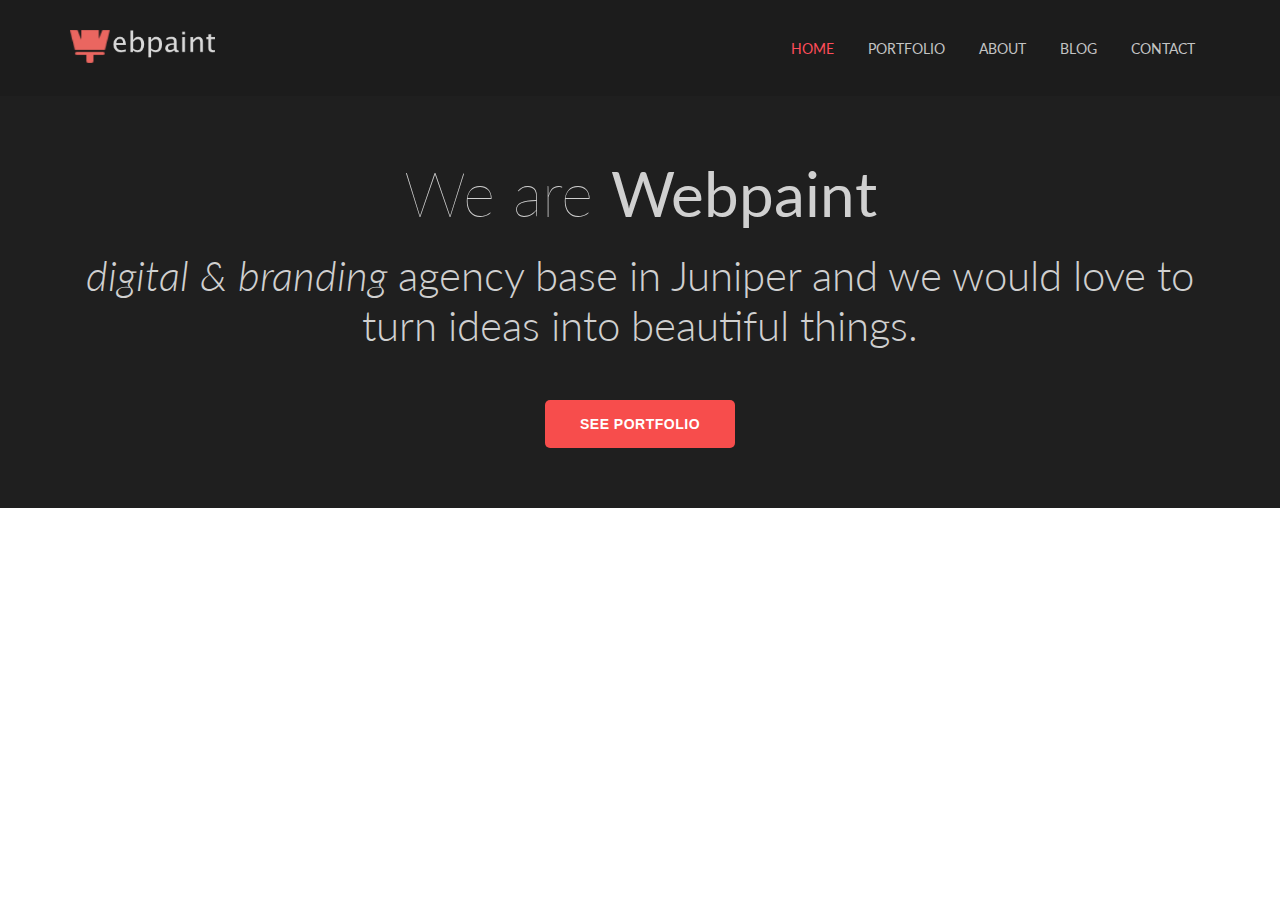
==== index.html @ 2ad4d893 "arief lhaw" ====
<!DOCTYPE html>
<html lang="en">
<head>
	<meta charset="UTF-8">

<link href="https://fonts.googleapis.com/css?family=Lato:100,300,300i,400,400i,700&amp;subset=latin-ext" rel="stylesheet">
	<link rel="stylesheet" type="text/css" href="style.css">
	<title>Web pain</title>
</head>
<body>
	
<header id="top-nav">
		<div class="container">

<!-- logo -->
			<div class="logo">
				<img src="Assets/logo.png" alt="logo">
			</div>

<!-- topbar -->
			<nav class="main-nav">
				<ul>
					<li class="active"><a href="#">home</a></li>
					<li><a href="#">portfolio</a></li>
					<li><a href="#">about</a></li>
					<li><a href="#">blog</a></li>
					<li><a href="#">contact</a></li>
				</ul>
			</nav>
	
		</div>
</header>

<!-- hero-header -->
<div class="main">
	<div class="container">
		<div class="content">
			<h1 class="open">We are <strong>Webpaint</strong></h1>

		 	<p class="description"><i> digital & branding </i> agency base in Juniper and we would love to turn ideas into beautiful things.</p>
		
			<button class="button-header">See Portfolio</button>
		</div>
	</div>
</div>


























</body>
</html>
---- style.css ----
* {
	margin: 0px;
	padding: 0px;
}
body {
    font-family: 'Lato', sans-serif;
    font-size: 14px;
    font-weight: 400;
}
.container {
    max-width: 1140px;
    margin: auto;
}
.container::before {
    content: '';
    clear: both;
}
.container::after {
    content: '';
    clear: both;
    display: table;
}
.logo {
    float: left;
}
.logo img {
    width: 145px;
}
.main-nav {
    float: right;
    margin-top: 10px;
}
.main-nav ul li {
    display: inline-block;
}
.main-nav ul li a {
    padding: 10px 15px;
    color: #c4c4c4;
    text-transform: uppercase;
    text-decoration: none;
}
.main-nav ul li a:hover {
    color: #ff4d5a;
}
.main-nav ul li.active a {
    color: #ff4d5a;
}

/*2*/
.main {
    position: relative;
    display: block;
    background-color: #1f1f1f;
}
.content {
    padding: 60px 0;
    color: #d0d0d0;
    text-align: center;
}
h1.open {
    padding-bottom: 20px;
    color: #d0d0d0;
    font-size: 62px;
    font-weight: 100;
}
p.description {
    margin-bottom: 50px;
    color: #d0d0d0;
    font-size: 42px;
    font-weight: 300;
}
.button-header {
    padding: 16px 35px;
    background-color: #f74d4c;
    color: white;
    border-radius: 5px;
    border: none;
    font-size: 14px;
    font-weight: 700;
    letter-spacing: 0.5px;
    text-transform: uppercase;
    cursor: pointer;
}
#top-nav {
    padding: 30px 0;
    background-color: #1c1c1c;
}
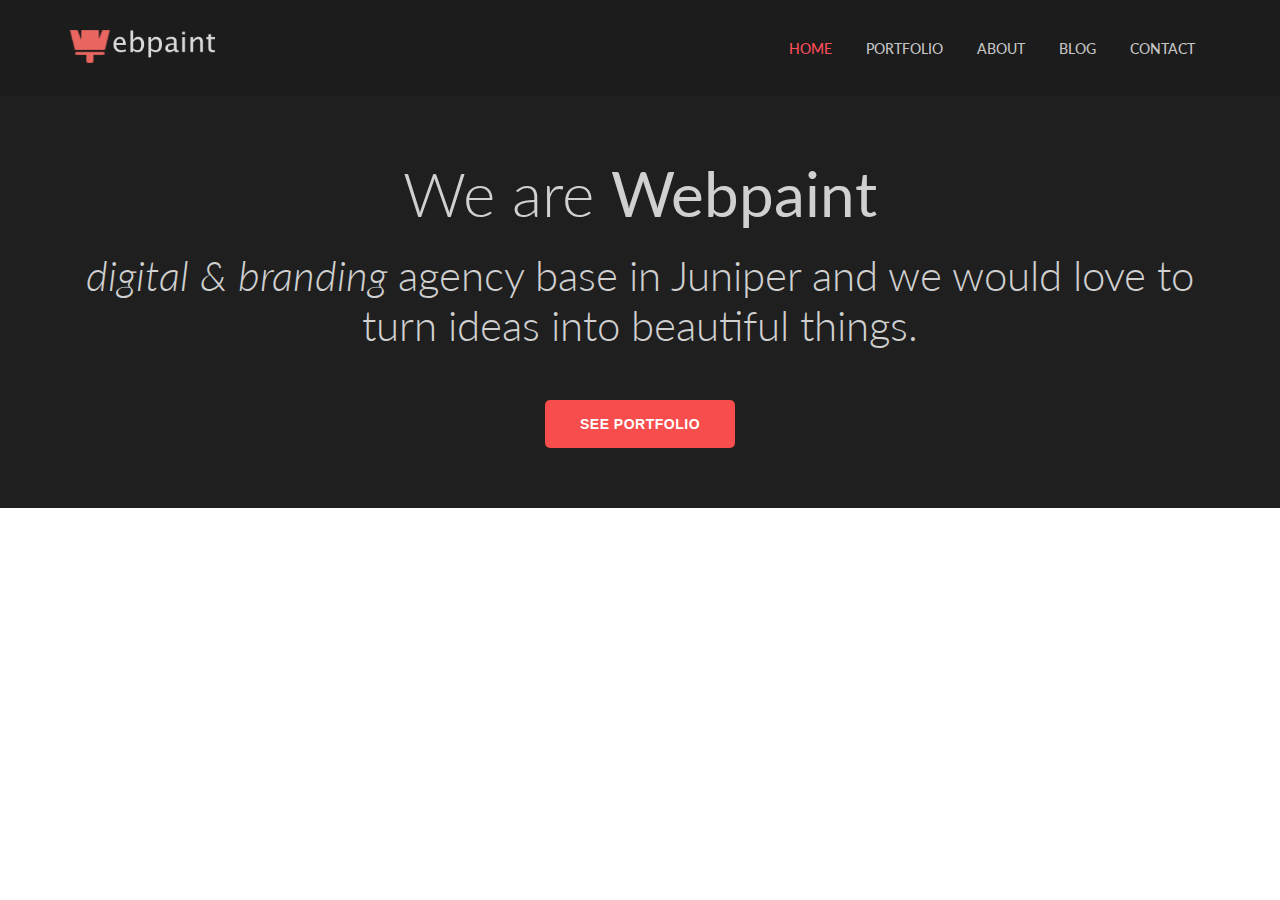
==== commit 42ed697a: "arief lhaw" ====
--- a/index.html
+++ b/index.html
@@ -2,8 +2,7 @@
 <html lang="en">
 <head>
 	<meta charset="UTF-8">
-
-<link href="https://fonts.googleapis.com/css?family=Lato:100,300,300i,400,400i,700&amp;subset=latin-ext" rel="stylesheet">
+	<link href="https://fonts.googleapis.com/css?family=Lato:100,300,400,700&amp;subset=latin-ext" rel="stylesheet">
 	<link rel="stylesheet" type="text/css" href="style.css">
 	<title>Web pain</title>
 </head>
--- a/style.css
+++ b/style.css
@@ -36,6 +36,7 @@
 .main-nav ul li a {
     padding: 10px 15px;
     color: #c4c4c4;
+    font-weight: 500;
     text-transform: uppercase;
     text-decoration: none;
 }
@@ -61,7 +62,7 @@
     padding-bottom: 20px;
     color: #d0d0d0;
     font-size: 62px;
-    font-weight: 100;
+    font-weight: 300;
 }
 p.description {
     margin-bottom: 50px;
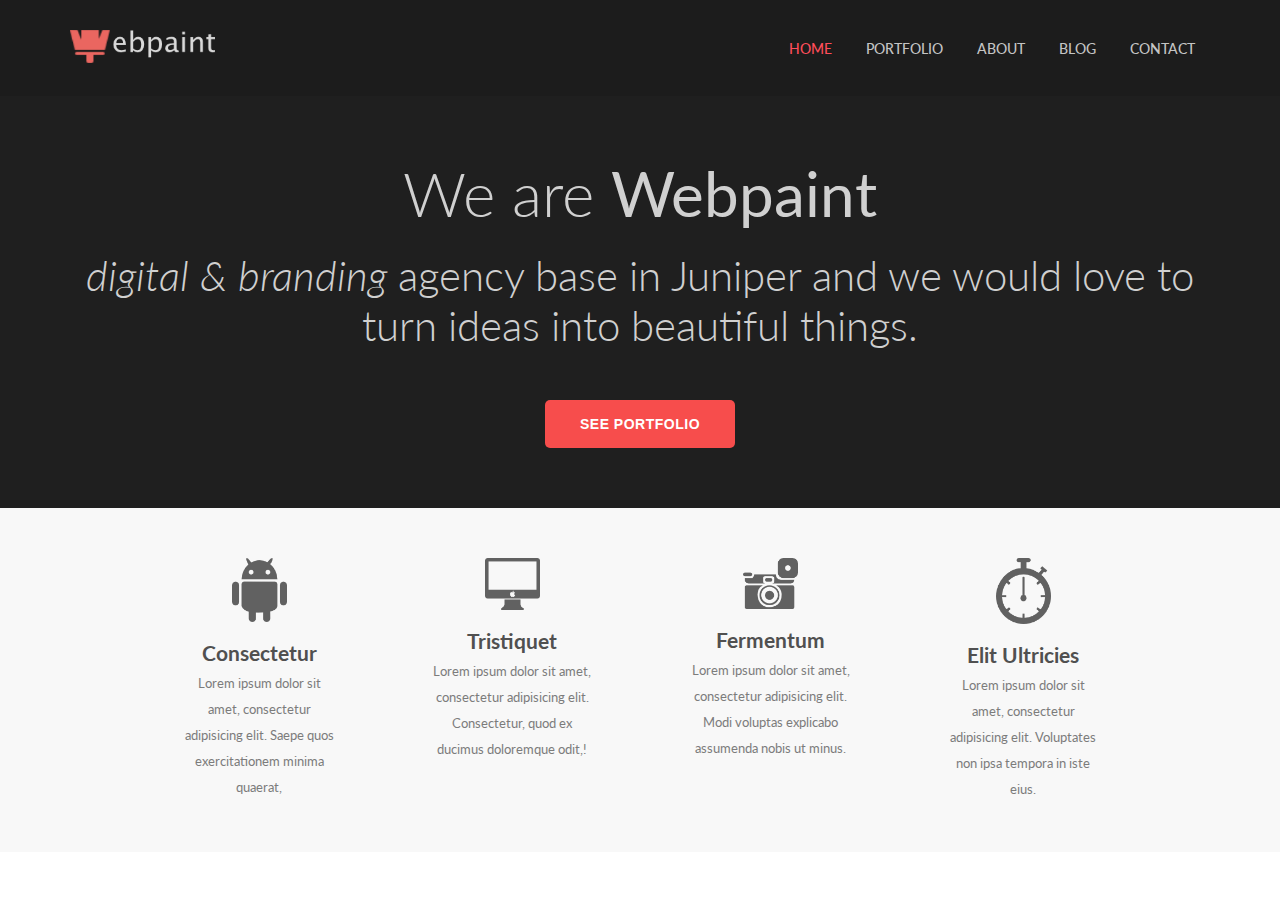
==== commit ba3f0d69: "arief lhaw" ====
--- a/index.html
+++ b/index.html
@@ -43,6 +43,33 @@
 	</div>
 </div>
 
+<section id="nope">
+	<div class="container">
+		<div class="botom-bar">
+		<div class="menu">
+			<img src="Assets/icon-1.png" alt="">
+			<h2>Consectetur</h2>
+			<p>Lorem ipsum dolor sit amet, consectetur adipisicing elit. Saepe quos exercitationem minima quaerat, </p>	
+		</div>
+		<div class="menu">
+			<img src="Assets/icon-2.png" alt="">
+			<h2>Tristiquet</h2>
+			<p>Lorem ipsum dolor sit amet, consectetur adipisicing elit. Consectetur, quod ex ducimus doloremque odit,!</p>
+		</div>
+		<div class="menu">
+			<img src="Assets/icon-3.png" alt="">
+			<h2>Fermentum</h2>
+			<p>Lorem ipsum dolor sit amet, consectetur adipisicing elit. Modi voluptas explicabo assumenda nobis ut minus. </p>
+		</div>
+		<div class="menu">
+			<img src="Assets/icon-4.png" alt="">
+			<h2>Elit Ultricies</h2>
+			<p>	Lorem ipsum dolor sit amet, consectetur adipisicing elit. Voluptates non ipsa tempora in iste eius. </p>
+		</div>
+		</div>
+	</div>
+</section>
+
 
 
 
--- a/style.css
+++ b/style.css
@@ -46,6 +46,11 @@
 .main-nav ul li.active a {
     color: #ff4d5a;
 }
+#top-nav {
+    padding: 30px 0;
+    background-color: #1c1c1c;
+}
+
 
 /*2*/
 .main {
@@ -82,7 +87,71 @@
     text-transform: uppercase;
     cursor: pointer;
 }
-#top-nav {
-    padding: 30px 0;
-    background-color: #1c1c1c;
+
+/*3*/
+.botom-bar {
+    display: inline-flex;
+    padding: 0 65px;
 }
+.menu {
+   display: block;
+   padding: 20px;
+   text-align: center;
+   max-width: 185px;
+   margin: 30px 28px;
+}
+.menu img {
+    padding-bottom: 10px;
+    width: 55px;
+
+}
+.menu h2 {
+    color: #505050;
+   padding: 5px; 
+}
+.menu p {
+    color: #7c7c7c;
+    font-size: 13px;
+    line-height: 2;
+    word-wrap: break-word;
+}
+#nope {
+    text-align: center;
+    background-color: #f8f8f8;
+}
+
+
+
+
+
+
+
+
+
+
+
+
+
+
+
+
+
+
+
+
+
+
+
+
+
+
+
+
+
+
+
+
+
+
+
+
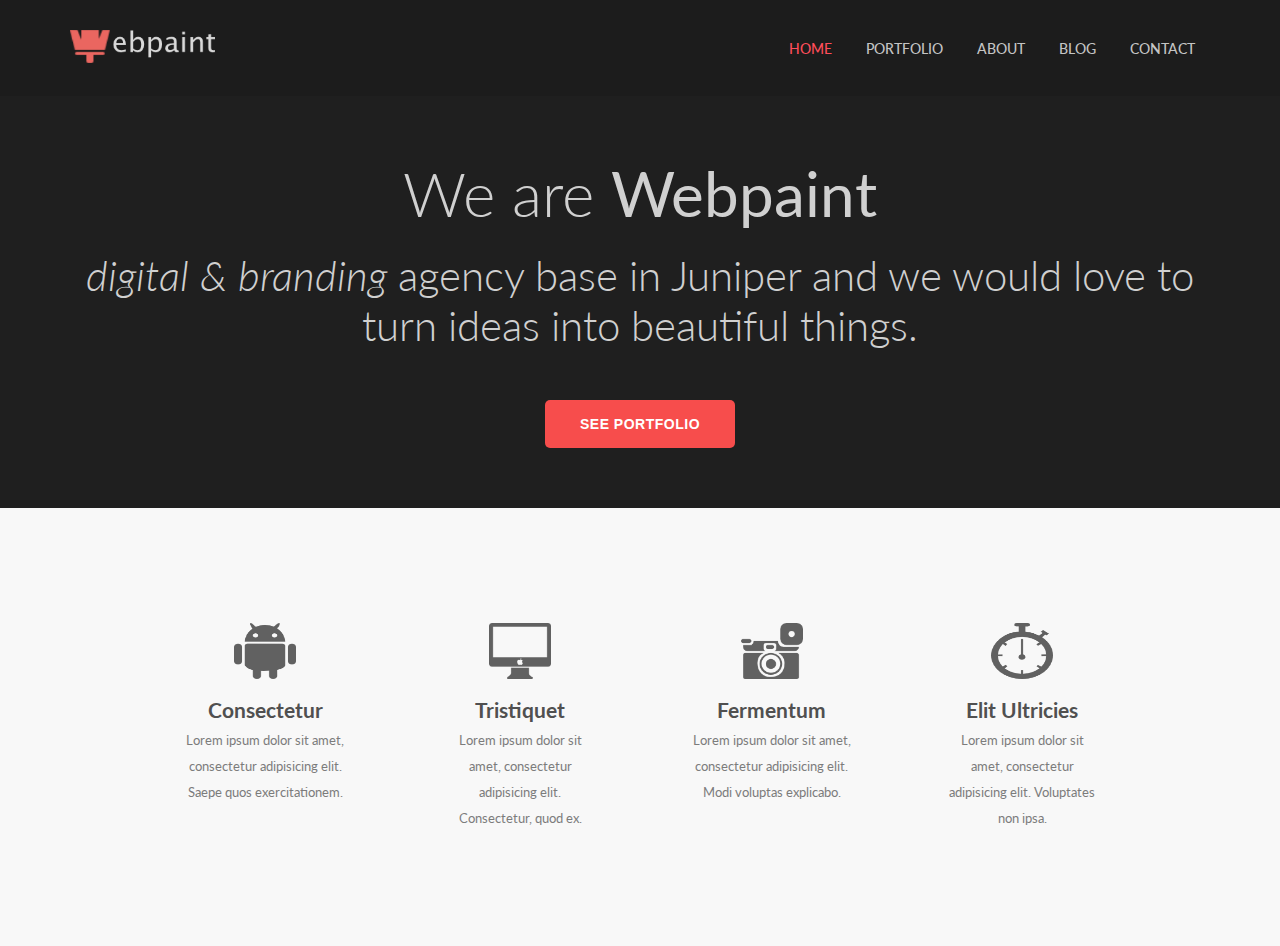
==== commit c72e7353: "arief lhaw" ====
--- a/index.html
+++ b/index.html
@@ -49,22 +49,22 @@
 		<div class="menu">
 			<img src="Assets/icon-1.png" alt="">
 			<h2>Consectetur</h2>
-			<p>Lorem ipsum dolor sit amet, consectetur adipisicing elit. Saepe quos exercitationem minima quaerat, </p>	
+			<p>Lorem ipsum dolor sit amet, consectetur adipisicing elit. Saepe quos exercitationem.</p>	
 		</div>
 		<div class="menu">
 			<img src="Assets/icon-2.png" alt="">
 			<h2>Tristiquet</h2>
-			<p>Lorem ipsum dolor sit amet, consectetur adipisicing elit. Consectetur, quod ex ducimus doloremque odit,!</p>
+			<p>Lorem ipsum dolor sit amet, consectetur adipisicing elit. Consectetur, quod ex.</p>
 		</div>
 		<div class="menu">
 			<img src="Assets/icon-3.png" alt="">
 			<h2>Fermentum</h2>
-			<p>Lorem ipsum dolor sit amet, consectetur adipisicing elit. Modi voluptas explicabo assumenda nobis ut minus. </p>
+			<p>Lorem ipsum dolor sit amet, consectetur adipisicing elit. Modi voluptas explicabo. </p>
 		</div>
 		<div class="menu">
 			<img src="Assets/icon-4.png" alt="">
 			<h2>Elit Ultricies</h2>
-			<p>	Lorem ipsum dolor sit amet, consectetur adipisicing elit. Voluptates non ipsa tempora in iste eius. </p>
+			<p>	Lorem ipsum dolor sit amet, consectetur adipisicing elit. Voluptates non ipsa. </p>
 		</div>
 		</div>
 	</div>
--- a/style.css
+++ b/style.css
@@ -90,8 +90,9 @@
 
 /*3*/
 .botom-bar {
+    text-align: center;
     display: inline-flex;
-    padding: 0 65px;
+    padding: 65px;
 }
 .menu {
    display: block;
@@ -102,8 +103,8 @@
 }
 .menu img {
     padding-bottom: 10px;
-    width: 55px;
-
+    width: 62px;
+    height: 56px;
 }
 .menu h2 {
     color: #505050;
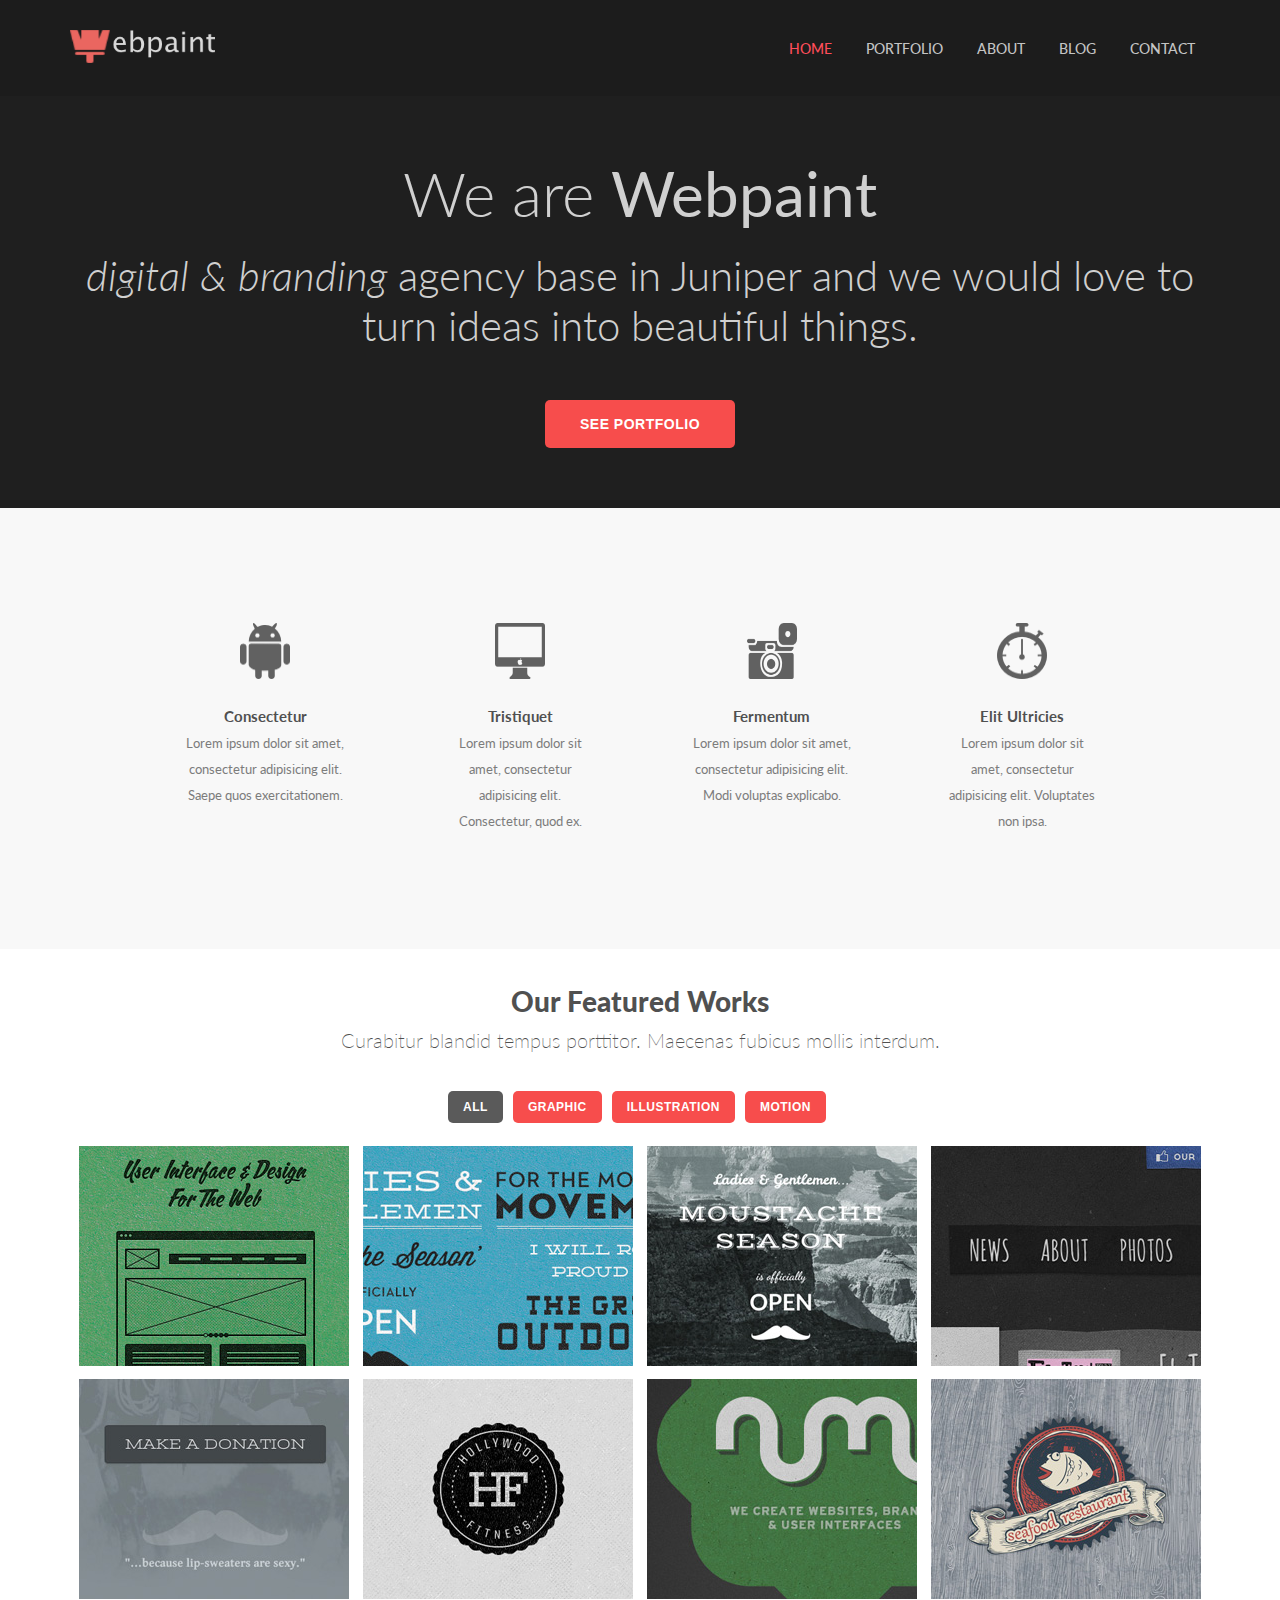
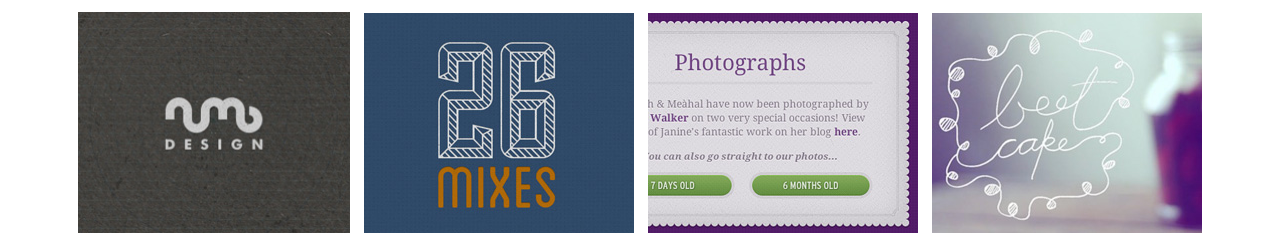
==== commit b641110f: "arief lhaw" ====
--- a/index.html
+++ b/index.html
@@ -8,6 +8,7 @@
 </head>
 <body>
 	
+<!-- 4.header -->
 <header id="top-nav">
 		<div class="container">
 
@@ -30,7 +31,7 @@
 		</div>
 </header>
 
-<!-- hero-header -->
+<!-- 2.hero-header -->
 <div class="main">
 	<div class="container">
 		<div class="content">
@@ -43,6 +44,7 @@
 	</div>
 </div>
 
+<!-- 3.section icon -->
 <section id="nope">
 	<div class="container">
 		<div class="botom-bar">
@@ -70,8 +72,39 @@
 	</div>
 </section>
 
+<!-- 4.section image -->
+ <section id="section-fiture">
+ 	<div class="container">
+ 	
+ 		<div class="judul">
+ 			<h2>Our Featured Works</h2>
+ 			<p>Curabitur blandid tempus porttitor. Maecenas fubicus mollis interdum.</p>
+ 		</div>	
+ 		
+ 		<div class="coise">
+ 			<button class="all">all</button>
+ 			<button>graphic</button>
+ 			<button>illustration</button>
+ 			<button>motion</button>	
+ 		</div>
+ 		
+ 		<div class="imagess">
+ 			<img src="Assets/image-1.png" alt="">
+ 			<img src="Assets/image-2.png" alt="">
+ 			<img src="Assets/image-3.png" alt="">
+ 			<img src="Assets/image-4.png" alt="">
+ 			<img src="Assets/image-5.png" alt="">
+ 			<img src="Assets/image-6.png" alt="">
+ 			<img src="Assets/image-7.png" alt="">
+ 			<img src="Assets/image-8.png" alt="">
+ 			<img src="Assets/image-9.png" alt="">
+ 			<img src="Assets/image-10.png" alt="">
+ 			<img src="Assets/image-11.png" alt="">
+ 			<img src="Assets/image-12.png" alt="">
+ 		</div>
+ 	</div>
 
-
+ </section>
 
 
 
--- a/style.css
+++ b/style.css
@@ -7,6 +7,8 @@
     font-size: 14px;
     font-weight: 400;
 }
+
+/*1*/
 .container {
     max-width: 1140px;
     margin: auto;
@@ -102,13 +104,14 @@
    margin: 30px 28px;
 }
 .menu img {
-    padding-bottom: 10px;
-    width: 62px;
+    padding-bottom: 20px;
+    width: 50px;
     height: 56px;
 }
 .menu h2 {
+    font-size: 15px;
     color: #505050;
-   padding: 5px; 
+    padding: 5px; 
 }
 .menu p {
     color: #7c7c7c;
@@ -121,38 +124,82 @@
     background-color: #f8f8f8;
 }
 
-
-
-
-
-
-
-
-
-
-
-
-
-
-
-
-
-
-
-
-
-
-
-
-
-
-
-
-
-
-
-
-
-
-
-
+/*4*/
+.judul {
+    margin-top: 35px;
+}
+.judul h2 {
+    color: #505050;
+    font-size: 28px;#5a5a5aht: 45px;
+    font-weight: 900;
+}
+.judul p {
+    color: #505050;
+    font-size: 20px;
+    font-weight: 200;
+    height: 45px;
+    padding-top: 10px;
+}
+.coise {
+    margin: 18px;
+}
+.coise button {
+    margin-right: 6px;
+    padding: 9px 15px;
+    background-color: #f74d4c;
+    color: white;
+    border-radius: 5px;
+    border: none;
+    font-size: 12px;
+    font-weight: 700;
+    letter-spacing: 0.5px;
+    text-transform: uppercase;
+    cursor: pointer;
+}
+.coise button.all {
+    background-color: #5a5a5a;  
+}
+.imagess img {
+    margin: 5px;
+}
+
+
+
+#section-fiture {
+    text-align: center;
+}
+
+
+
+
+
+
+
+
+
+
+
+
+
+
+
+
+
+
+
+
+
+
+
+
+
+
+
+
+
+
+
+
+
+
+
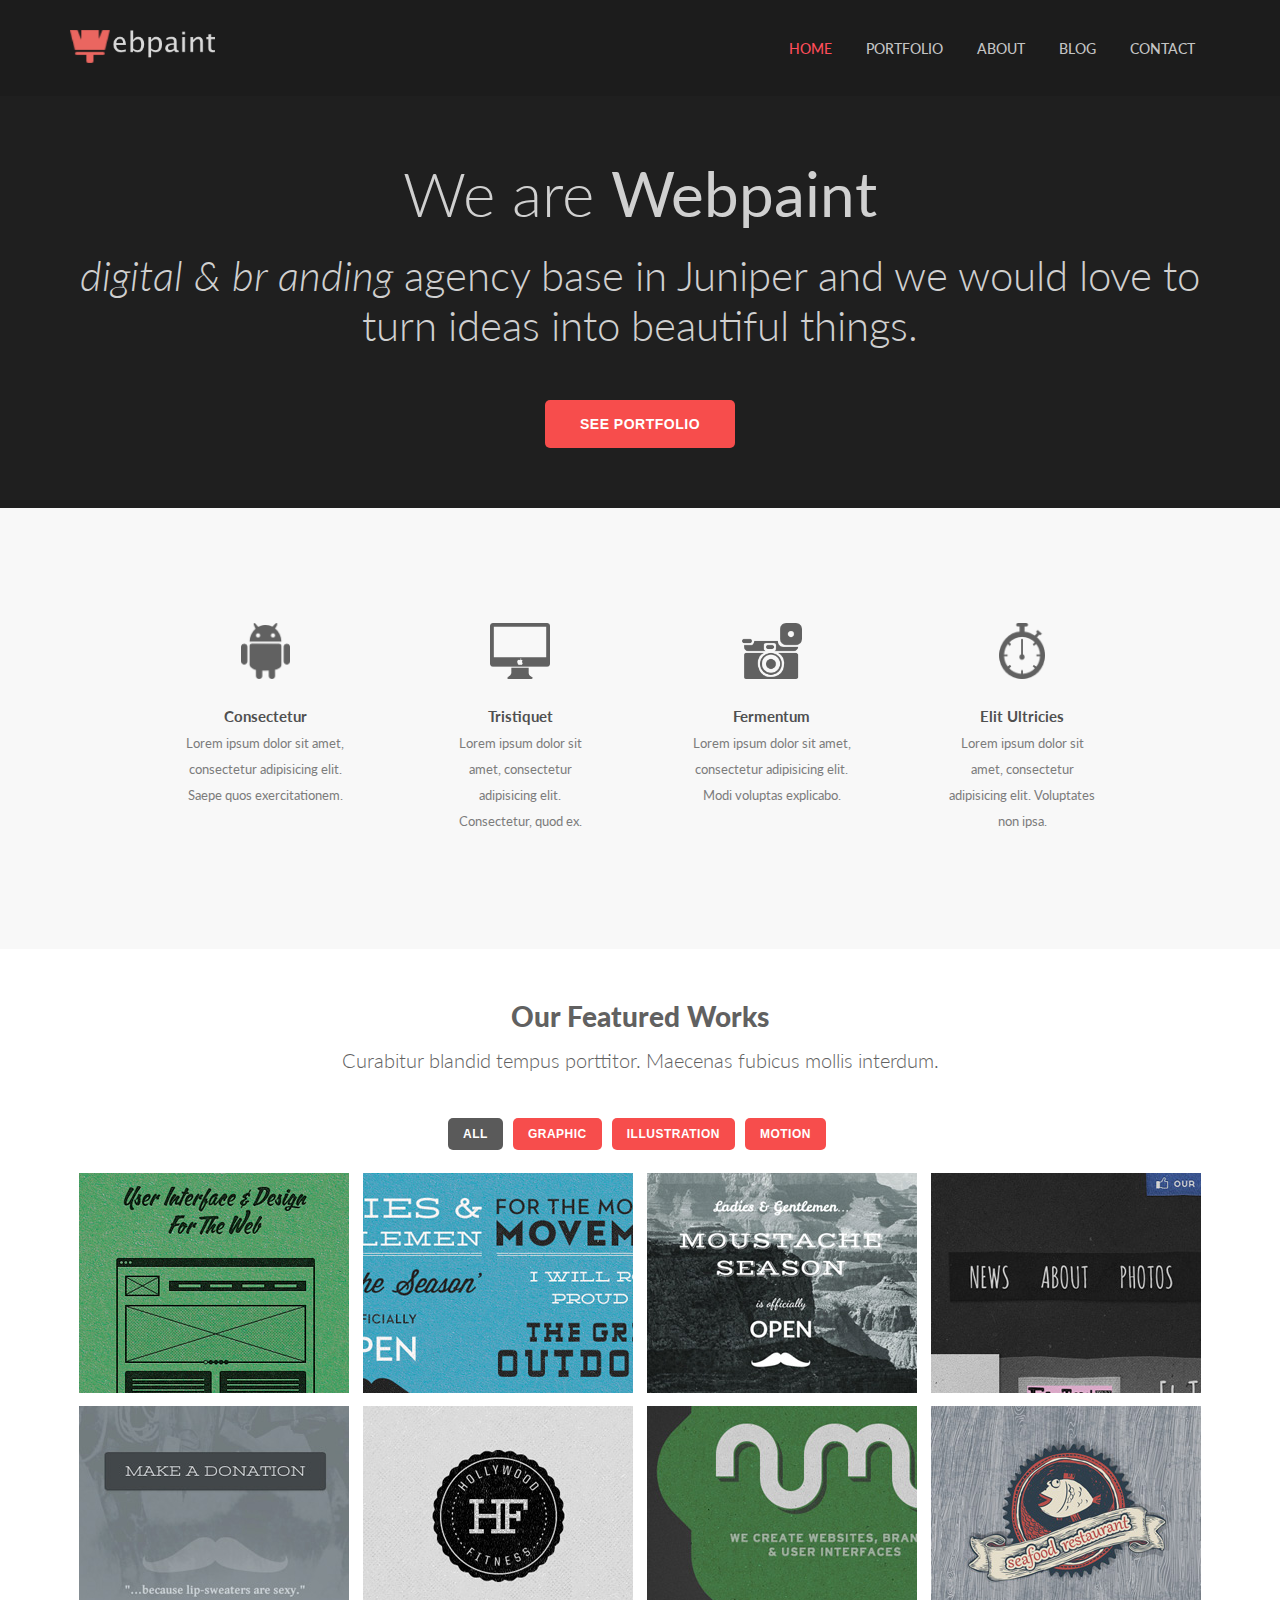
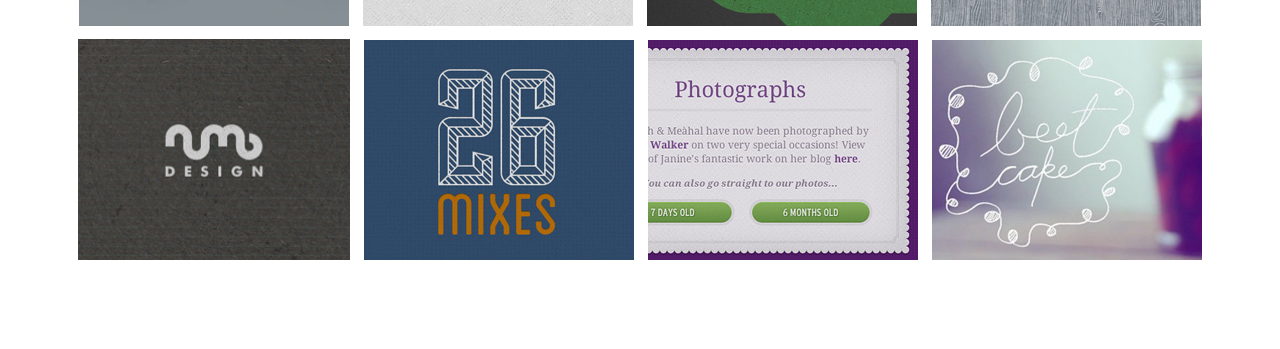
==== commit dbaa9b20: "arief lhaw" ====
--- a/index.html
+++ b/index.html
@@ -37,7 +37,7 @@
 		<div class="content">
 			<h1 class="open">We are <strong>Webpaint</strong></h1>
 
-		 	<p class="description"><i> digital & branding </i> agency base in Juniper and we would love to turn ideas into beautiful things.</p>
+		 	<p class="description"><i> digital & br 	anding </i> agency base in Juniper and we would love to turn ideas into beautiful things.</p>
 		
 			<button class="button-header">See Portfolio</button>
 		</div>
--- a/style.css
+++ b/style.css
@@ -1,6 +1,9 @@
 * {
 	margin: 0px;
 	padding: 0px;
+
+    -webkit-font-smoothing: antialiased;
+    -moz-osx-font-smoothing: grayscale;
 }
 body {
     font-family: 'Lato', sans-serif;
@@ -105,7 +108,6 @@
 }
 .menu img {
     padding-bottom: 20px;
-    width: 50px;
     height: 56px;
 }
 .menu h2 {
@@ -126,19 +128,20 @@
 
 /*4*/
 .judul {
-    margin-top: 35px;
+    margin-top: 50px;
 }
 .judul h2 {
-    color: #505050;
+    color: #616161;
     font-size: 28px;#5a5a5aht: 45px;
     font-weight: 900;
 }
 .judul p {
-    color: #505050;
+    color: #616161;
     font-size: 20px;
-    font-weight: 200;
+    font-weight: 300;
     height: 45px;
-    padding-top: 10px;
+    padding-top: 15px;
+    margin-bottom: 25px;
 }
 .coise {
     margin: 18px;
@@ -156,50 +159,55 @@
     text-transform: uppercase;
     cursor: pointer;
 }
+@media 
+(-webkit-min-device-pixel-ratio: 2), 
+(min-resolution: 192dpi) { 
+    .coise button {
+    font-weight: 900;
+    }
+}
 .coise button.all {
     background-color: #5a5a5a;  
 }
 .imagess img {
     margin: 5px;
 }
-
-
-
 #section-fiture {
     text-align: center;
-}
-
-
-
-
-
-
-
-
-
-
-
-
-
-
-
-
-
-
-
-
-
-
-
-
-
-
-
-
-
-
-
-
-
-
-
+    height: 950px;
+}
+
+
+
+
+
+
+
+
+
+
+
+
+
+
+
+
+
+
+
+
+
+
+
+
+
+
+
+
+
+
+
+
+
+
+
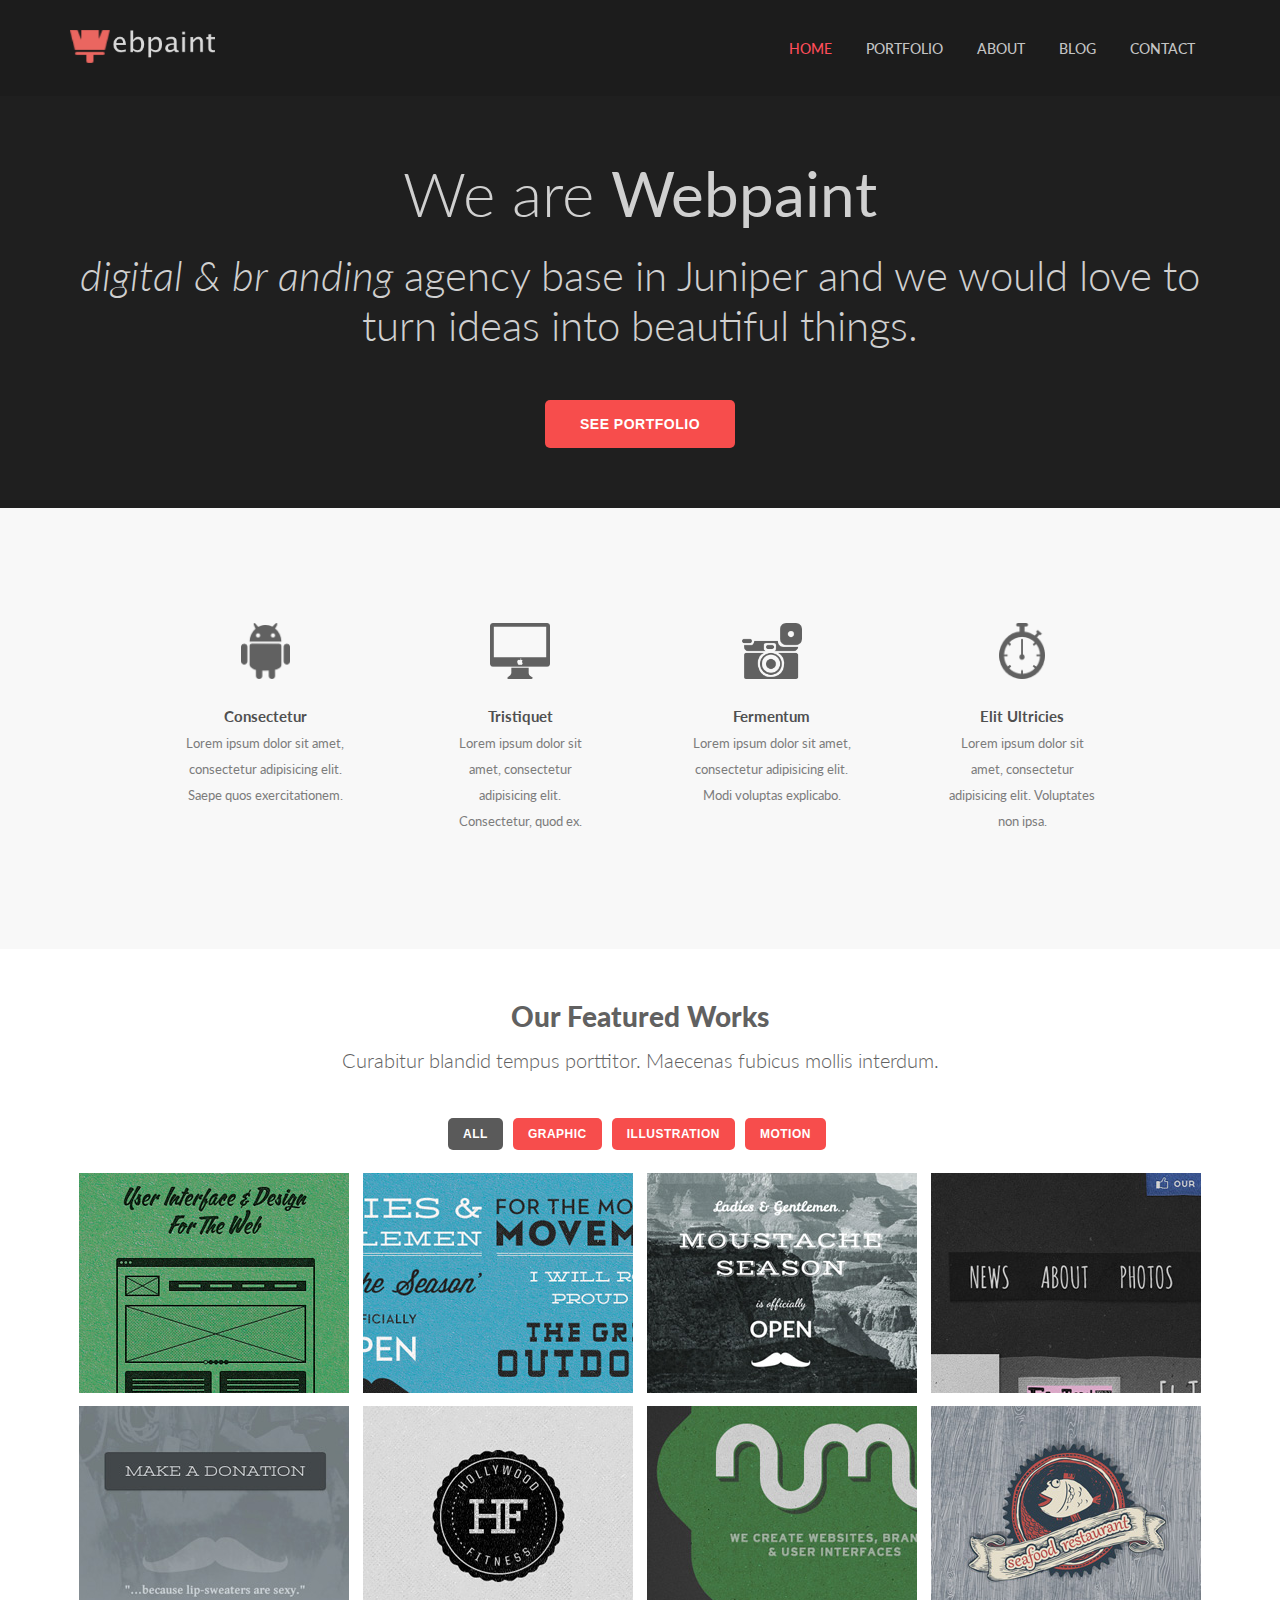
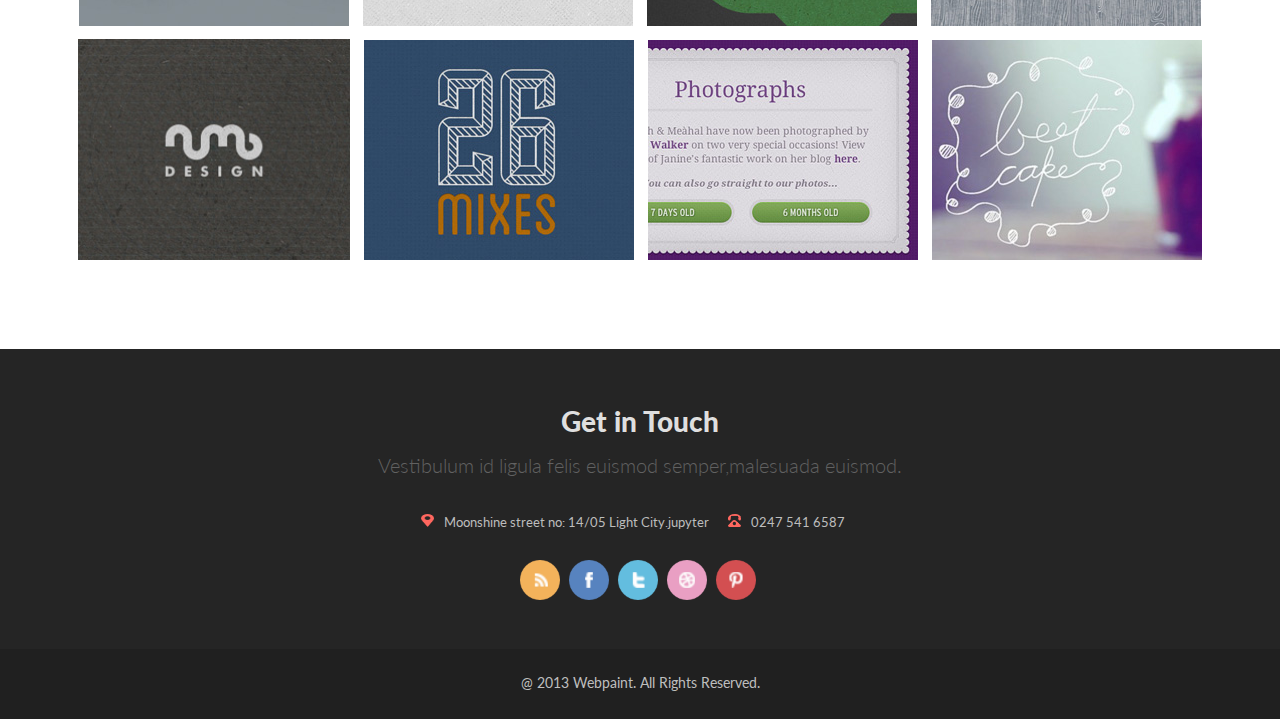
==== commit 401857dd: "arief lhaw" ====
--- a/index.html
+++ b/index.html
@@ -8,6 +8,7 @@
 </head>
 <body>
 	
+
 <!-- 4.header -->
 <header id="top-nav">
 		<div class="container">
@@ -73,6 +74,7 @@
 </section>
 
 <!-- 4.section image -->
+<div>
  <section id="section-fiture">
  	<div class="container">
  	
@@ -106,9 +108,50 @@
 
  </section>
 
+</div>
+<!-- 5.footer -->
+<div>
+<footer id="bawah">
+	<!-- <div class="main">	 -->
+		<div class="container">
+			<div class="kepala">
+				<h2>Get in Touch</h2>
+				<p>Vestibulum id ligula felis euismod semper,malesuada euismod.</p>
+			</div>
+	
+			<div class="alamat">
+				<div class="isi">
+					<img src="Assets/location.png" alt="">
+					<p>Moonshine street no: 14/05 Light City.jupyter</p>
+				</div>
+				
+				<div class="isi">
+					<img src="Assets/phone.png" alt="">
+					<p>0247 541 6587</p>
+				</div>
+			</div>	
+			
+			<div class="medsos">
+				<img src="Assets/rss.png" alt="">
+				<img src="Assets/facebook.png" alt="">
+				<img src="Assets/twitter.png" alt="">
+				<img src="Assets/dribbble.png" alt="">
+				<img src="Assets/pinterest.png" alt="">
+			</div>
+		</div>
+	<!-- </div> -->
+</footer>
 
 
+<div id="cpry">
+	<div class="container">
+		<div class="copyr">
+		<p>@ 2013 Webpaint. All Rights Reserved.</p>
+		</div>
+	</div>
+</div>
 
+</div>
 
 
 
--- a/style.css
+++ b/style.css
@@ -132,7 +132,7 @@
 }
 .judul h2 {
     color: #616161;
-    font-size: 28px;#5a5a5aht: 45px;
+    font-size: 28px;
     font-weight: 900;
 }
 .judul p {
@@ -177,37 +177,90 @@
     height: 950px;
 }
 
-
-
-
-
-
-
-
-
-
-
-
-
-
-
-
-
-
-
-
-
-
-
-
-
-
-
-
-
-
-
-
-
-
-
+/*5*/
+.kepala {
+    /*margin-top: 50px;*/
+}
+.kepala h2 {
+    padding-top: 55px;
+    color: #dfdfdf;
+    font-size: 28px;
+    font-weight: 900;
+}
+.kepala p {
+    color: #616161;
+    font-size: 20px;
+    font-weight: 300;
+    height: 35px;
+    padding-top: 15px;
+    margin-bottom: 25px;
+}
+.isi {
+    display: inline-flex;
+    color: #e0e0e0;
+}
+.isi p {
+    color: #bdbdbd;
+    font-size: 13px;
+    margin-right: 15px;
+}
+.isi  img {
+    width: 13px;
+    height: 13px;
+    padding-right: 10px;
+}
+.medsos img {
+    width: 40px;
+    padding-top: 30px;
+    padding-right: 5px;
+}
+#bawah {
+    text-align: center;
+    background-color: #252525;
+    height: 300px;
+}
+
+/*6*/
+.copyr {
+    text-align: center;
+    height: 70px;
+}
+.copyr p {
+    font-size: 14px;
+    color: #bebebe;
+    padding-top: 25px;
+}
+#cpry {
+    background-color: #202020;
+}
+
+
+
+
+
+
+
+
+
+
+
+
+
+
+
+
+
+
+
+
+
+
+
+
+
+
+
+
+
+
+
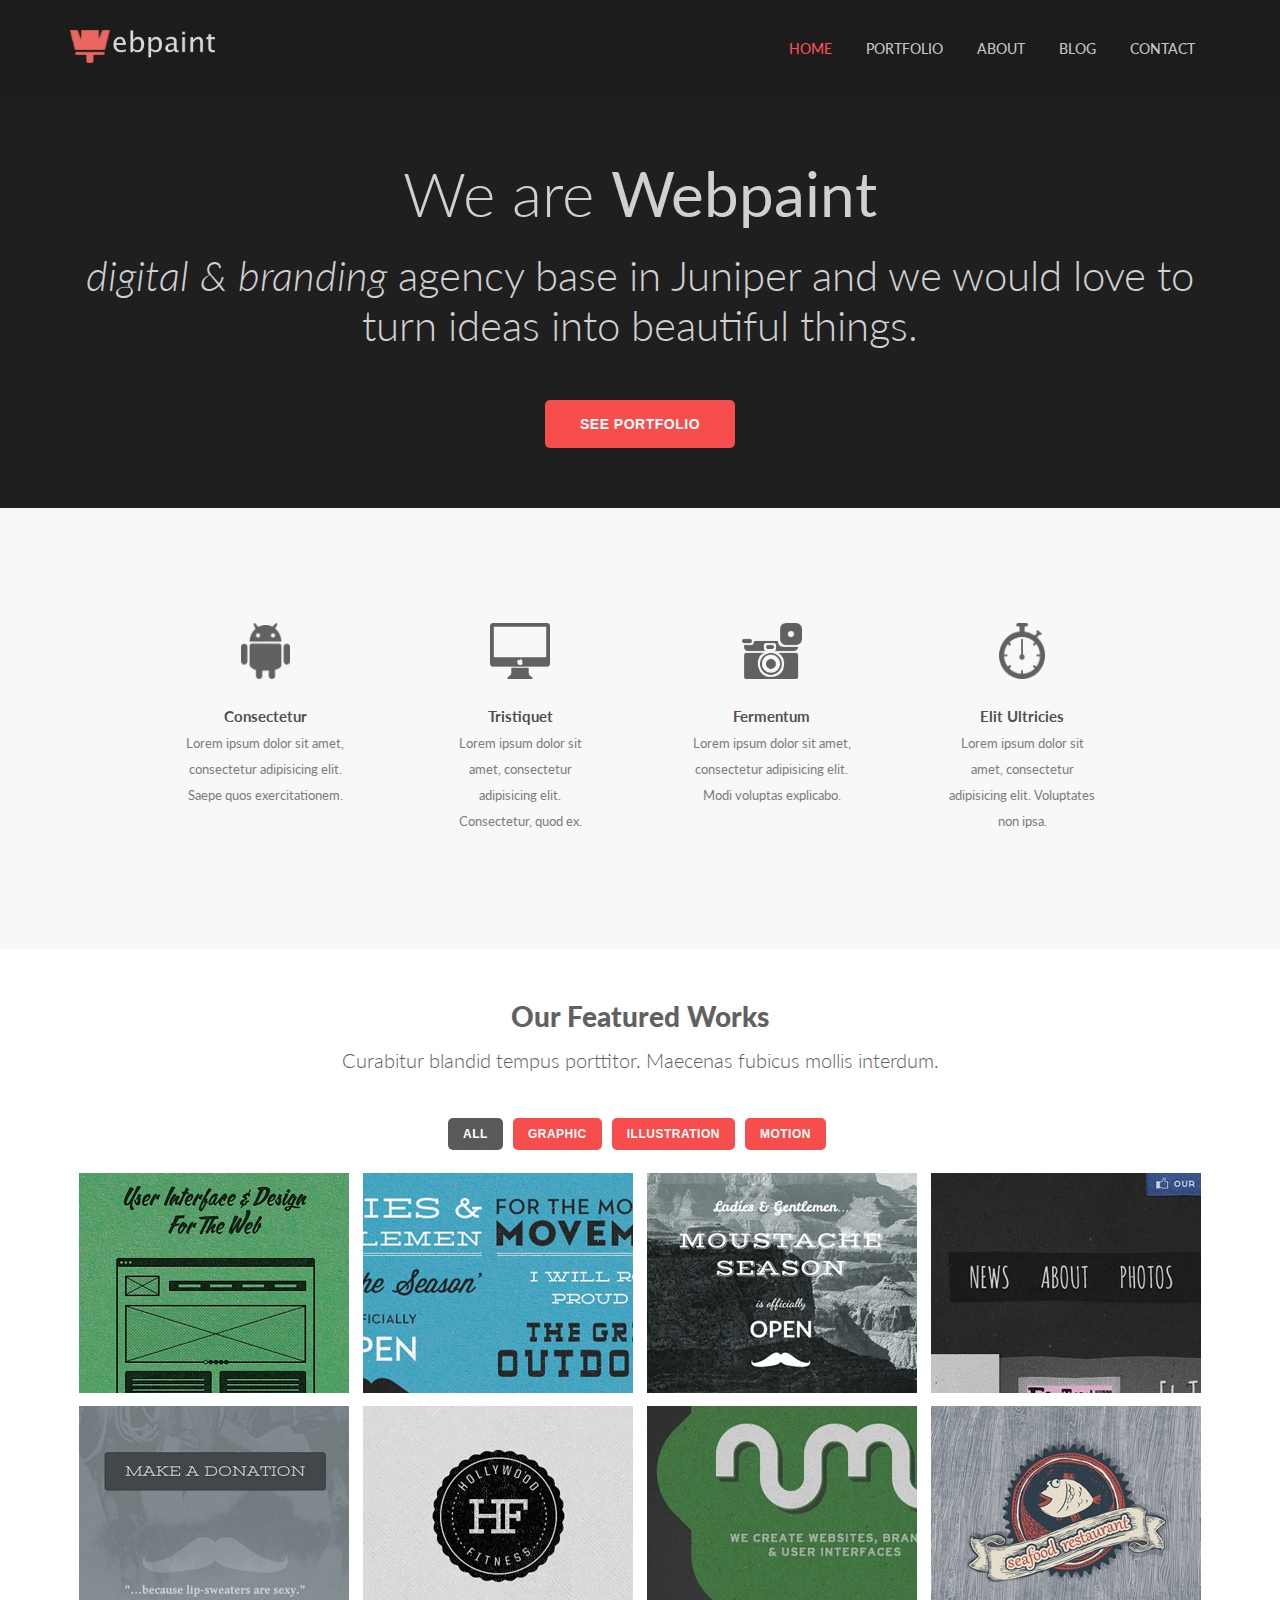
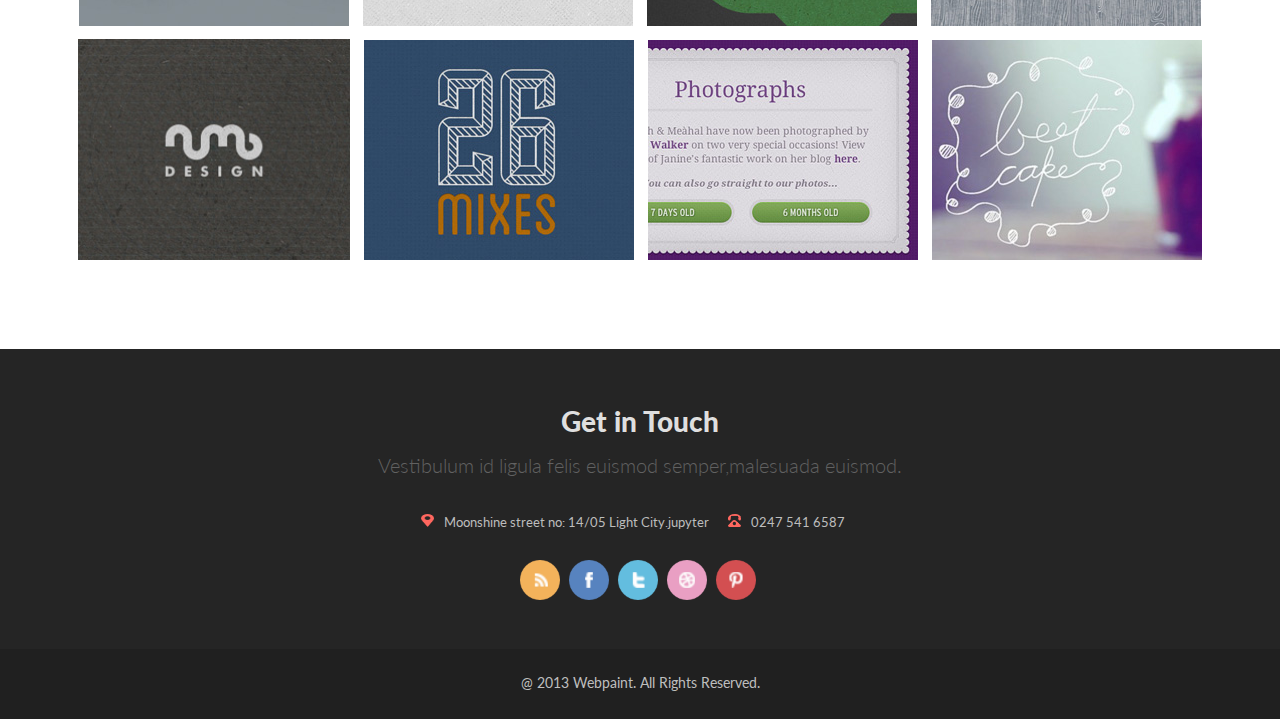
==== commit ff2c9750: "arief lhaw" ====
--- a/index.html
+++ b/index.html
@@ -8,7 +8,6 @@
 </head>
 <body>
 	
-
 <!-- 4.header -->
 <header id="top-nav">
 		<div class="container">
@@ -38,7 +37,7 @@
 		<div class="content">
 			<h1 class="open">We are <strong>Webpaint</strong></h1>
 
-		 	<p class="description"><i> digital & br 	anding </i> agency base in Juniper and we would love to turn ideas into beautiful things.</p>
+		 	<p class="description"><i> digital & branding </i> agency base in Juniper and we would love to turn ideas into beautiful things.</p>
 		
 			<button class="button-header">See Portfolio</button>
 		</div>
